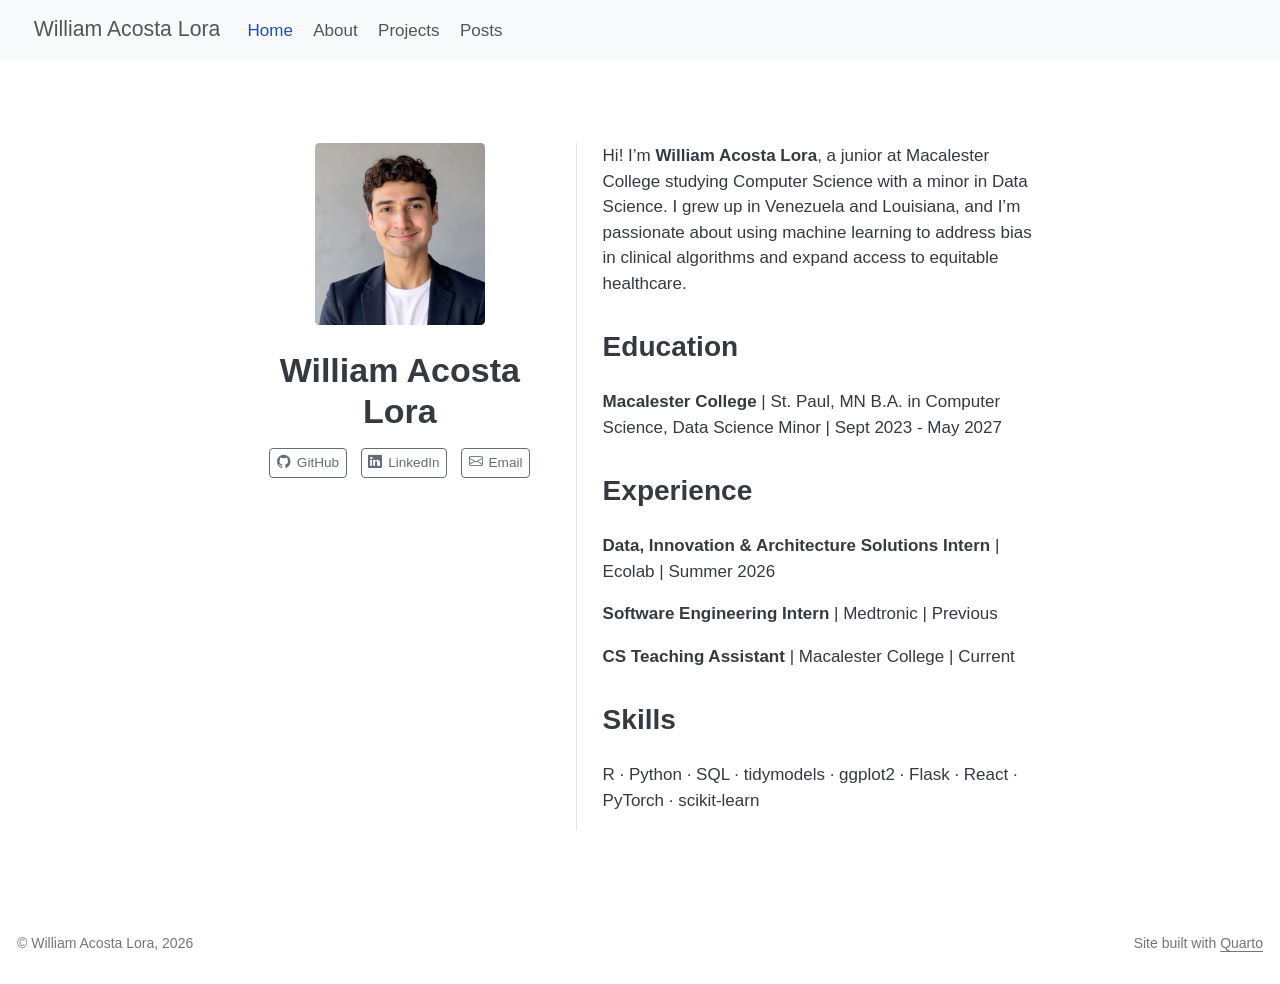
==== docs/index.html @ 19cc2c7e "update" ====
<!DOCTYPE html>
<html xmlns="http://www.w3.org/1999/xhtml" lang="en" xml:lang="en"><head>

<meta charset="utf-8">
<meta name="generator" content="quarto-1.8.25">

<meta name="viewport" content="width=device-width, initial-scale=1.0, user-scalable=yes">


<title>William Acosta Lora</title>
<style>
code{white-space: pre-wrap;}
span.smallcaps{font-variant: small-caps;}
div.columns{display: flex; gap: min(4vw, 1.5em);}
div.column{flex: auto; overflow-x: auto;}
div.hanging-indent{margin-left: 1.5em; text-indent: -1.5em;}
ul.task-list{list-style: none;}
ul.task-list li input[type="checkbox"] {
  width: 0.8em;
  margin: 0 0.8em 0.2em -1em; /* quarto-specific, see https://github.com/quarto-dev/quarto-cli/issues/4556 */ 
  vertical-align: middle;
}
</style>


<script src="site_libs/quarto-nav/quarto-nav.js"></script>
<script src="site_libs/quarto-nav/headroom.min.js"></script>
<script src="site_libs/clipboard/clipboard.min.js"></script>
<script src="site_libs/quarto-search/autocomplete.umd.js"></script>
<script src="site_libs/quarto-search/fuse.min.js"></script>
<script src="site_libs/quarto-search/quarto-search.js"></script>
<meta name="quarto:offset" content="./">
<script src="site_libs/quarto-html/quarto.js" type="module"></script>
<script src="site_libs/quarto-html/tabsets/tabsets.js" type="module"></script>
<script src="site_libs/quarto-html/axe/axe-check.js" type="module"></script>
<script src="site_libs/quarto-html/popper.min.js"></script>
<script src="site_libs/quarto-html/tippy.umd.min.js"></script>
<link href="site_libs/quarto-html/tippy.css" rel="stylesheet">
<link href="site_libs/quarto-html/quarto-syntax-highlighting-7b89279ff1a6dce999919e0e67d4d9ec.css" rel="stylesheet" id="quarto-text-highlighting-styles">
<script src="site_libs/bootstrap/bootstrap.min.js"></script>
<link href="site_libs/bootstrap/bootstrap-icons.css" rel="stylesheet">
<link href="site_libs/bootstrap/bootstrap-5b4ad623e5705c0698d39aec6f10cf02.min.css" rel="stylesheet" append-hash="true" id="quarto-bootstrap" data-mode="light">
<script id="quarto-search-options" type="application/json">{
  "location": "navbar",
  "copy-button": false,
  "collapse-after": 3,
  "panel-placement": "end",
  "type": "overlay",
  "limit": 50,
  "keyboard-shortcut": [
    "f",
    "/",
    "s"
  ],
  "show-item-context": false,
  "language": {
    "search-no-results-text": "No results",
    "search-matching-documents-text": "matching documents",
    "search-copy-link-title": "Copy link to search",
    "search-hide-matches-text": "Hide additional matches",
    "search-more-match-text": "more match in this document",
    "search-more-matches-text": "more matches in this document",
    "search-clear-button-title": "Clear",
    "search-text-placeholder": "",
    "search-detached-cancel-button-title": "Cancel",
    "search-submit-button-title": "Submit",
    "search-label": "Search"
  }
}</script>


<link rel="stylesheet" href="styles.css">
</head>

<body class="nav-fixed fullcontent quarto-light">

<div id="quarto-search-results"></div>
  <header id="quarto-header" class="headroom fixed-top">
    <nav class="navbar navbar-expand-lg " data-bs-theme="dark">
      <div class="navbar-container container-fluid">
      <div class="navbar-brand-container mx-auto">
    <a href="./index.html" class="navbar-brand navbar-brand-logo">
    </a>
    <a class="navbar-brand" href="./index.html">
    <span class="navbar-title">William Acosta Lora</span>
    </a>
  </div>
            <div id="quarto-search" class="" title="Search"></div>
          <button class="navbar-toggler" type="button" data-bs-toggle="collapse" data-bs-target="#navbarCollapse" aria-controls="navbarCollapse" role="menu" aria-expanded="false" aria-label="Toggle navigation" onclick="if (window.quartoToggleHeadroom) { window.quartoToggleHeadroom(); }">
  <span class="navbar-toggler-icon"></span>
</button>
          <div class="collapse navbar-collapse" id="navbarCollapse">
            <ul class="navbar-nav navbar-nav-scroll me-auto">
  <li class="nav-item">
    <a class="nav-link active" href="./index.html" aria-current="page"> 
<span class="menu-text">Home</span></a>
  </li>  
  <li class="nav-item">
    <a class="nav-link" href="./about.html"> 
<span class="menu-text">About</span></a>
  </li>  
  <li class="nav-item">
    <a class="nav-link" href="./projects.html"> 
<span class="menu-text">Projects</span></a>
  </li>  
  <li class="nav-item">
    <a class="nav-link" href="./posts.html"> 
<span class="menu-text">Posts</span></a>
  </li>  
</ul>
          </div> <!-- /navcollapse -->
            <div class="quarto-navbar-tools">
</div>
      </div> <!-- /container-fluid -->
    </nav>
</header>
<!-- content -->
<div id="quarto-content" class="quarto-container page-columns page-rows-contents page-layout-article page-navbar">
<!-- sidebar -->
<!-- margin-sidebar -->
    
<!-- main -->
<main class="content" id="quarto-document-content">




<div class="quarto-about-trestles">
  <div class="about-entity">
    <img src="images/william_headshot.png" class="about-image
  rounded " style="width: 10em;">
<header id="title-block-header" class="quarto-title-block default">
<div class="quarto-title">
<h1 class="title">William Acosta Lora</h1>
</div>
<div class="quarto-title-meta">
  </div>
</header>
    <div class="about-links">
  <a href="https://github.com/yourusername" class="about-link" rel="" target="">
    <i class="bi bi-github"></i>
     <span class="about-link-text">GitHub</span>
  </a>
  <a href="https://linkedin.com/in/yourusername" class="about-link" rel="" target="">
    <i class="bi bi-linkedin"></i>
     <span class="about-link-text">LinkedIn</span>
  </a>
  <a href="mailto:you@macalester.edu" class="about-link" rel="" target="">
    <i class="bi bi-envelope"></i>
     <span class="about-link-text">Email</span>
  </a>
</div>
  </div>
  <div class="about-contents"><div id="intro-heading">
<p>Hi! I’m <strong>William Acosta Lora</strong>, a junior at Macalester College studying Computer Science with a minor in Data Science. I grew up in Venezuela and Louisiana, and I’m passionate about using machine learning to address bias in clinical algorithms and expand access to equitable healthcare.</p>
<section id="education" class="level2">
<h2 data-anchor-id="education">Education</h2>
<p><strong>Macalester College</strong> | St.&nbsp;Paul, MN B.A. in Computer Science, Data Science Minor | Sept 2023 - May 2027</p>
</section>
<section id="experience" class="level2">
<h2 data-anchor-id="experience">Experience</h2>
<p><strong>Data, Innovation &amp; Architecture Solutions Intern</strong> | Ecolab | Summer 2026</p>
<p><strong>Software Engineering Intern</strong> | Medtronic | Previous</p>
<p><strong>CS Teaching Assistant</strong> | Macalester College | Current</p>
</section>
<section id="skills" class="level2">
<h2 data-anchor-id="skills">Skills</h2>
<p>R · Python · SQL · tidymodels · ggplot2 · Flask · React · PyTorch · scikit-learn</p>
</section>
</div></div>
</div>





</main> <!-- /main -->
<script id="quarto-html-after-body" type="application/javascript">
  window.document.addEventListener("DOMContentLoaded", function (event) {
    const isCodeAnnotation = (el) => {
      for (const clz of el.classList) {
        if (clz.startsWith('code-annotation-')) {                     
          return true;
        }
      }
      return false;
    }
    const onCopySuccess = function(e) {
      // button target
      const button = e.trigger;
      // don't keep focus
      button.blur();
      // flash "checked"
      button.classList.add('code-copy-button-checked');
      var currentTitle = button.getAttribute("title");
      button.setAttribute("title", "Copied!");
      let tooltip;
      if (window.bootstrap) {
        button.setAttribute("data-bs-toggle", "tooltip");
        button.setAttribute("data-bs-placement", "left");
        button.setAttribute("data-bs-title", "Copied!");
        tooltip = new bootstrap.Tooltip(button, 
          { trigger: "manual", 
            customClass: "code-copy-button-tooltip",
            offset: [0, -8]});
        tooltip.show();    
      }
      setTimeout(function() {
        if (tooltip) {
          tooltip.hide();
          button.removeAttribute("data-bs-title");
          button.removeAttribute("data-bs-toggle");
          button.removeAttribute("data-bs-placement");
        }
        button.setAttribute("title", currentTitle);
        button.classList.remove('code-copy-button-checked');
      }, 1000);
      // clear code selection
      e.clearSelection();
    }
    const getTextToCopy = function(trigger) {
      const outerScaffold = trigger.parentElement.cloneNode(true);
      const codeEl = outerScaffold.querySelector('code');
      for (const childEl of codeEl.children) {
        if (isCodeAnnotation(childEl)) {
          childEl.remove();
        }
      }
      return codeEl.innerText;
    }
    const clipboard = new window.ClipboardJS('.code-copy-button:not([data-in-quarto-modal])', {
      text: getTextToCopy
    });
    clipboard.on('success', onCopySuccess);
    if (window.document.getElementById('quarto-embedded-source-code-modal')) {
      const clipboardModal = new window.ClipboardJS('.code-copy-button[data-in-quarto-modal]', {
        text: getTextToCopy,
        container: window.document.getElementById('quarto-embedded-source-code-modal')
      });
      clipboardModal.on('success', onCopySuccess);
    }
      var localhostRegex = new RegExp(/^(?:http|https):\/\/localhost\:?[0-9]*\//);
      var mailtoRegex = new RegExp(/^mailto:/);
        var filterRegex = new RegExp('/' + window.location.host + '/');
      var isInternal = (href) => {
          return filterRegex.test(href) || localhostRegex.test(href) || mailtoRegex.test(href);
      }
      // Inspect non-navigation links and adorn them if external
     var links = window.document.querySelectorAll('a[href]:not(.nav-link):not(.navbar-brand):not(.toc-action):not(.sidebar-link):not(.sidebar-item-toggle):not(.pagination-link):not(.no-external):not([aria-hidden]):not(.dropdown-item):not(.quarto-navigation-tool):not(.about-link)');
      for (var i=0; i<links.length; i++) {
        const link = links[i];
        if (!isInternal(link.href)) {
          // undo the damage that might have been done by quarto-nav.js in the case of
          // links that we want to consider external
          if (link.dataset.originalHref !== undefined) {
            link.href = link.dataset.originalHref;
          }
        }
      }
    function tippyHover(el, contentFn, onTriggerFn, onUntriggerFn) {
      const config = {
        allowHTML: true,
        maxWidth: 500,
        delay: 100,
        arrow: false,
        appendTo: function(el) {
            return el.parentElement;
        },
        interactive: true,
        interactiveBorder: 10,
        theme: 'quarto',
        placement: 'bottom-start',
      };
      if (contentFn) {
        config.content = contentFn;
      }
      if (onTriggerFn) {
        config.onTrigger = onTriggerFn;
      }
      if (onUntriggerFn) {
        config.onUntrigger = onUntriggerFn;
      }
      window.tippy(el, config); 
    }
    const noterefs = window.document.querySelectorAll('a[role="doc-noteref"]');
    for (var i=0; i<noterefs.length; i++) {
      const ref = noterefs[i];
      tippyHover(ref, function() {
        // use id or data attribute instead here
        let href = ref.getAttribute('data-footnote-href') || ref.getAttribute('href');
        try { href = new URL(href).hash; } catch {}
        const id = href.replace(/^#\/?/, "");
        const note = window.document.getElementById(id);
        if (note) {
          return note.innerHTML;
        } else {
          return "";
        }
      });
    }
    const xrefs = window.document.querySelectorAll('a.quarto-xref');
    const processXRef = (id, note) => {
      // Strip column container classes
      const stripColumnClz = (el) => {
        el.classList.remove("page-full", "page-columns");
        if (el.children) {
          for (const child of el.children) {
            stripColumnClz(child);
          }
        }
      }
      stripColumnClz(note)
      if (id === null || id.startsWith('sec-')) {
        // Special case sections, only their first couple elements
        const container = document.createElement("div");
        if (note.children && note.children.length > 2) {
          container.appendChild(note.children[0].cloneNode(true));
          for (let i = 1; i < note.children.length; i++) {
            const child = note.children[i];
            if (child.tagName === "P" && child.innerText === "") {
              continue;
            } else {
              container.appendChild(child.cloneNode(true));
              break;
            }
          }
          if (window.Quarto?.typesetMath) {
            window.Quarto.typesetMath(container);
          }
          return container.innerHTML
        } else {
          if (window.Quarto?.typesetMath) {
            window.Quarto.typesetMath(note);
          }
          return note.innerHTML;
        }
      } else {
        // Remove any anchor links if they are present
        const anchorLink = note.querySelector('a.anchorjs-link');
        if (anchorLink) {
          anchorLink.remove();
        }
        if (window.Quarto?.typesetMath) {
          window.Quarto.typesetMath(note);
        }
        if (note.classList.contains("callout")) {
          return note.outerHTML;
        } else {
          return note.innerHTML;
        }
      }
    }
    for (var i=0; i<xrefs.length; i++) {
      const xref = xrefs[i];
      tippyHover(xref, undefined, function(instance) {
        instance.disable();
        let url = xref.getAttribute('href');
        let hash = undefined; 
        if (url.startsWith('#')) {
          hash = url;
        } else {
          try { hash = new URL(url).hash; } catch {}
        }
        if (hash) {
          const id = hash.replace(/^#\/?/, "");
          const note = window.document.getElementById(id);
          if (note !== null) {
            try {
              const html = processXRef(id, note.cloneNode(true));
              instance.setContent(html);
            } finally {
              instance.enable();
              instance.show();
            }
          } else {
            // See if we can fetch this
            fetch(url.split('#')[0])
            .then(res => res.text())
            .then(html => {
              const parser = new DOMParser();
              const htmlDoc = parser.parseFromString(html, "text/html");
              const note = htmlDoc.getElementById(id);
              if (note !== null) {
                const html = processXRef(id, note);
                instance.setContent(html);
              } 
            }).finally(() => {
              instance.enable();
              instance.show();
            });
          }
        } else {
          // See if we can fetch a full url (with no hash to target)
          // This is a special case and we should probably do some content thinning / targeting
          fetch(url)
          .then(res => res.text())
          .then(html => {
            const parser = new DOMParser();
            const htmlDoc = parser.parseFromString(html, "text/html");
            const note = htmlDoc.querySelector('main.content');
            if (note !== null) {
              // This should only happen for chapter cross references
              // (since there is no id in the URL)
              // remove the first header
              if (note.children.length > 0 && note.children[0].tagName === "HEADER") {
                note.children[0].remove();
              }
              const html = processXRef(null, note);
              instance.setContent(html);
            } 
          }).finally(() => {
            instance.enable();
            instance.show();
          });
        }
      }, function(instance) {
      });
    }
        let selectedAnnoteEl;
        const selectorForAnnotation = ( cell, annotation) => {
          let cellAttr = 'data-code-cell="' + cell + '"';
          let lineAttr = 'data-code-annotation="' +  annotation + '"';
          const selector = 'span[' + cellAttr + '][' + lineAttr + ']';
          return selector;
        }
        const selectCodeLines = (annoteEl) => {
          const doc = window.document;
          const targetCell = annoteEl.getAttribute("data-target-cell");
          const targetAnnotation = annoteEl.getAttribute("data-target-annotation");
          const annoteSpan = window.document.querySelector(selectorForAnnotation(targetCell, targetAnnotation));
          const lines = annoteSpan.getAttribute("data-code-lines").split(",");
          const lineIds = lines.map((line) => {
            return targetCell + "-" + line;
          })
          let top = null;
          let height = null;
          let parent = null;
          if (lineIds.length > 0) {
              //compute the position of the single el (top and bottom and make a div)
              const el = window.document.getElementById(lineIds[0]);
              top = el.offsetTop;
              height = el.offsetHeight;
              parent = el.parentElement.parentElement;
            if (lineIds.length > 1) {
              const lastEl = window.document.getElementById(lineIds[lineIds.length - 1]);
              const bottom = lastEl.offsetTop + lastEl.offsetHeight;
              height = bottom - top;
            }
            if (top !== null && height !== null && parent !== null) {
              // cook up a div (if necessary) and position it 
              let div = window.document.getElementById("code-annotation-line-highlight");
              if (div === null) {
                div = window.document.createElement("div");
                div.setAttribute("id", "code-annotation-line-highlight");
                div.style.position = 'absolute';
                parent.appendChild(div);
              }
              div.style.top = top - 2 + "px";
              div.style.height = height + 4 + "px";
              div.style.left = 0;
              let gutterDiv = window.document.getElementById("code-annotation-line-highlight-gutter");
              if (gutterDiv === null) {
                gutterDiv = window.document.createElement("div");
                gutterDiv.setAttribute("id", "code-annotation-line-highlight-gutter");
                gutterDiv.style.position = 'absolute';
                const codeCell = window.document.getElementById(targetCell);
                const gutter = codeCell.querySelector('.code-annotation-gutter');
                gutter.appendChild(gutterDiv);
              }
              gutterDiv.style.top = top - 2 + "px";
              gutterDiv.style.height = height + 4 + "px";
            }
            selectedAnnoteEl = annoteEl;
          }
        };
        const unselectCodeLines = () => {
          const elementsIds = ["code-annotation-line-highlight", "code-annotation-line-highlight-gutter"];
          elementsIds.forEach((elId) => {
            const div = window.document.getElementById(elId);
            if (div) {
              div.remove();
            }
          });
          selectedAnnoteEl = undefined;
        };
          // Handle positioning of the toggle
      window.addEventListener(
        "resize",
        throttle(() => {
          elRect = undefined;
          if (selectedAnnoteEl) {
            selectCodeLines(selectedAnnoteEl);
          }
        }, 10)
      );
      function throttle(fn, ms) {
      let throttle = false;
      let timer;
        return (...args) => {
          if(!throttle) { // first call gets through
              fn.apply(this, args);
              throttle = true;
          } else { // all the others get throttled
              if(timer) clearTimeout(timer); // cancel #2
              timer = setTimeout(() => {
                fn.apply(this, args);
                timer = throttle = false;
              }, ms);
          }
        };
      }
        // Attach click handler to the DT
        const annoteDls = window.document.querySelectorAll('dt[data-target-cell]');
        for (const annoteDlNode of annoteDls) {
          annoteDlNode.addEventListener('click', (event) => {
            const clickedEl = event.target;
            if (clickedEl !== selectedAnnoteEl) {
              unselectCodeLines();
              const activeEl = window.document.querySelector('dt[data-target-cell].code-annotation-active');
              if (activeEl) {
                activeEl.classList.remove('code-annotation-active');
              }
              selectCodeLines(clickedEl);
              clickedEl.classList.add('code-annotation-active');
            } else {
              // Unselect the line
              unselectCodeLines();
              clickedEl.classList.remove('code-annotation-active');
            }
          });
        }
    const findCites = (el) => {
      const parentEl = el.parentElement;
      if (parentEl) {
        const cites = parentEl.dataset.cites;
        if (cites) {
          return {
            el,
            cites: cites.split(' ')
          };
        } else {
          return findCites(el.parentElement)
        }
      } else {
        return undefined;
      }
    };
    var bibliorefs = window.document.querySelectorAll('a[role="doc-biblioref"]');
    for (var i=0; i<bibliorefs.length; i++) {
      const ref = bibliorefs[i];
      const citeInfo = findCites(ref);
      if (citeInfo) {
        tippyHover(citeInfo.el, function() {
          var popup = window.document.createElement('div');
          citeInfo.cites.forEach(function(cite) {
            var citeDiv = window.document.createElement('div');
            citeDiv.classList.add('hanging-indent');
            citeDiv.classList.add('csl-entry');
            var biblioDiv = window.document.getElementById('ref-' + cite);
            if (biblioDiv) {
              citeDiv.innerHTML = biblioDiv.innerHTML;
            }
            popup.appendChild(citeDiv);
          });
          return popup.innerHTML;
        });
      }
    }
  });
  </script>
</div> <!-- /content -->
<footer class="footer">
  <div class="nav-footer">
    <div class="nav-footer-left">
<p>© William Acosta Lora, 2026</p>
</div>   
    <div class="nav-footer-center">
      &nbsp;
    </div>
    <div class="nav-footer-right">
<p>Site built with <a href="https://quarto.org/">Quarto</a></p>
</div>
  </div>
</footer>




</body></html>
---- docs/site_libs/quarto-html/tippy.css ----
.tippy-box[data-animation=fade][data-state=hidden]{opacity:0}[data-tippy-root]{max-width:calc(100vw - 10px)}.tippy-box{position:relative;background-color:#333;color:#fff;border-radius:4px;font-size:14px;line-height:1.4;white-space:normal;outline:0;transition-property:transform,visibility,opacity}.tippy-box[data-placement^=top]>.tippy-arrow{bottom:0}.tippy-box[data-placement^=top]>.tippy-arrow:before{bottom:-7px;left:0;border-width:8px 8px 0;border-top-color:initial;transform-origin:center top}.tippy-box[data-placement^=bottom]>.tippy-arrow{top:0}.tippy-box[data-placement^=bottom]>.tippy-arrow:before{top:-7px;left:0;border-width:0 8px 8px;border-bottom-color:initial;transform-origin:center bottom}.tippy-box[data-placement^=left]>.tippy-arrow{right:0}.tippy-box[data-placement^=left]>.tippy-arrow:before{border-width:8px 0 8px 8px;border-left-color:initial;right:-7px;transform-origin:center left}.tippy-box[data-placement^=right]>.tippy-arrow{left:0}.tippy-box[data-placement^=right]>.tippy-arrow:before{left:-7px;border-width:8px 8px 8px 0;border-right-color:initial;transform-origin:center right}.tippy-box[data-inertia][data-state=visible]{transition-timing-function:cubic-bezier(.54,1.5,.38,1.11)}.tippy-arrow{width:16px;height:16px;color:#333}.tippy-arrow:before{content:"";position:absolute;border-color:transparent;border-style:solid}.tippy-content{position:relative;padding:5px 9px;z-index:1}
---- docs/site_libs/quarto-html/quarto-syntax-highlighting-7b89279ff1a6dce999919e0e67d4d9ec.css ----
/* quarto syntax highlight colors */
:root {
  --quarto-hl-ot-color: #003B4F;
  --quarto-hl-at-color: #657422;
  --quarto-hl-ss-color: #20794D;
  --quarto-hl-an-color: #5E5E5E;
  --quarto-hl-fu-color: #4758AB;
  --quarto-hl-st-color: #20794D;
  --quarto-hl-cf-color: #003B4F;
  --quarto-hl-op-color: #5E5E5E;
  --quarto-hl-er-color: #AD0000;
  --quarto-hl-bn-color: #AD0000;
  --quarto-hl-al-color: #AD0000;
  --quarto-hl-va-color: #111111;
  --quarto-hl-bu-color: inherit;
  --quarto-hl-ex-color: inherit;
  --quarto-hl-pp-color: #AD0000;
  --quarto-hl-in-color: #5E5E5E;
  --quarto-hl-vs-color: #20794D;
  --quarto-hl-wa-color: #5E5E5E;
  --quarto-hl-do-color: #5E5E5E;
  --quarto-hl-im-color: #00769E;
  --quarto-hl-ch-color: #20794D;
  --quarto-hl-dt-color: #AD0000;
  --quarto-hl-fl-color: #AD0000;
  --quarto-hl-co-color: #5E5E5E;
  --quarto-hl-cv-color: #5E5E5E;
  --quarto-hl-cn-color: #8f5902;
  --quarto-hl-sc-color: #5E5E5E;
  --quarto-hl-dv-color: #AD0000;
  --quarto-hl-kw-color: #003B4F;
}

/* other quarto variables */
:root {
  --quarto-font-monospace: SFMono-Regular, Menlo, Monaco, Consolas, "Liberation Mono", "Courier New", monospace;
}

/* syntax highlight based on Pandoc's rules */
pre > code.sourceCode > span {
  color: #003B4F;
}

code.sourceCode > span {
  color: #003B4F;
}

div.sourceCode,
div.sourceCode pre.sourceCode {
  color: #003B4F;
}

/* Normal */
code span {
  color: #003B4F;
}

/* Alert */
code span.al {
  color: #AD0000;
  font-style: inherit;
}

/* Annotation */
code span.an {
  color: #5E5E5E;
  font-style: inherit;
}

/* Attribute */
code span.at {
  color: #657422;
  font-style: inherit;
}

/* BaseN */
code span.bn {
  color: #AD0000;
  font-style: inherit;
}

/* BuiltIn */
code span.bu {
  font-style: inherit;
}

/* ControlFlow */
code span.cf {
  color: #003B4F;
  font-weight: bold;
  font-style: inherit;
}

/* Char */
code span.ch {
  color: #20794D;
  font-style: inherit;
}

/* Constant */
code span.cn {
  color: #8f5902;
  font-style: inherit;
}

/* Comment */
code span.co {
  color: #5E5E5E;
  font-style: inherit;
}

/* CommentVar */
code span.cv {
  color: #5E5E5E;
  font-style: italic;
}

/* Documentation */
code span.do {
  color: #5E5E5E;
  font-style: italic;
}

/* DataType */
code span.dt {
  color: #AD0000;
  font-style: inherit;
}

/* DecVal */
code span.dv {
  color: #AD0000;
  font-style: inherit;
}

/* Error */
code span.er {
  color: #AD0000;
  font-style: inherit;
}

/* Extension */
code span.ex {
  font-style: inherit;
}

/* Float */
code span.fl {
  color: #AD0000;
  font-style: inherit;
}

/* Function */
code span.fu {
  color: #4758AB;
  font-style: inherit;
}

/* Import */
code span.im {
  color: #00769E;
  font-style: inherit;
}

/* Information */
code span.in {
  color: #5E5E5E;
  font-style: inherit;
}

/* Keyword */
code span.kw {
  color: #003B4F;
  font-weight: bold;
  font-style: inherit;
}

/* Operator */
code span.op {
  color: #5E5E5E;
  font-style: inherit;
}

/* Other */
code span.ot {
  color: #003B4F;
  font-style: inherit;
}

/* Preprocessor */
code span.pp {
  color: #AD0000;
  font-style: inherit;
}

/* SpecialChar */
code span.sc {
  color: #5E5E5E;
  font-style: inherit;
}

/* SpecialString */
code span.ss {
  color: #20794D;
  font-style: inherit;
}

/* String */
code span.st {
  color: #20794D;
  font-style: inherit;
}

/* Variable */
code span.va {
  color: #111111;
  font-style: inherit;
}

/* VerbatimString */
code span.vs {
  color: #20794D;
  font-style: inherit;
}

/* Warning */
code span.wa {
  color: #5E5E5E;
  font-style: italic;
}

.prevent-inlining {
  content: "</";
}

/*# sourceMappingURL=3944bc705cfaf4c80e56f77c5205168a.css.map */
---- docs/styles.css ----
/* Add any custom styles here */

body {
  font-family: 'Segoe UI', Arial, sans-serif;
}
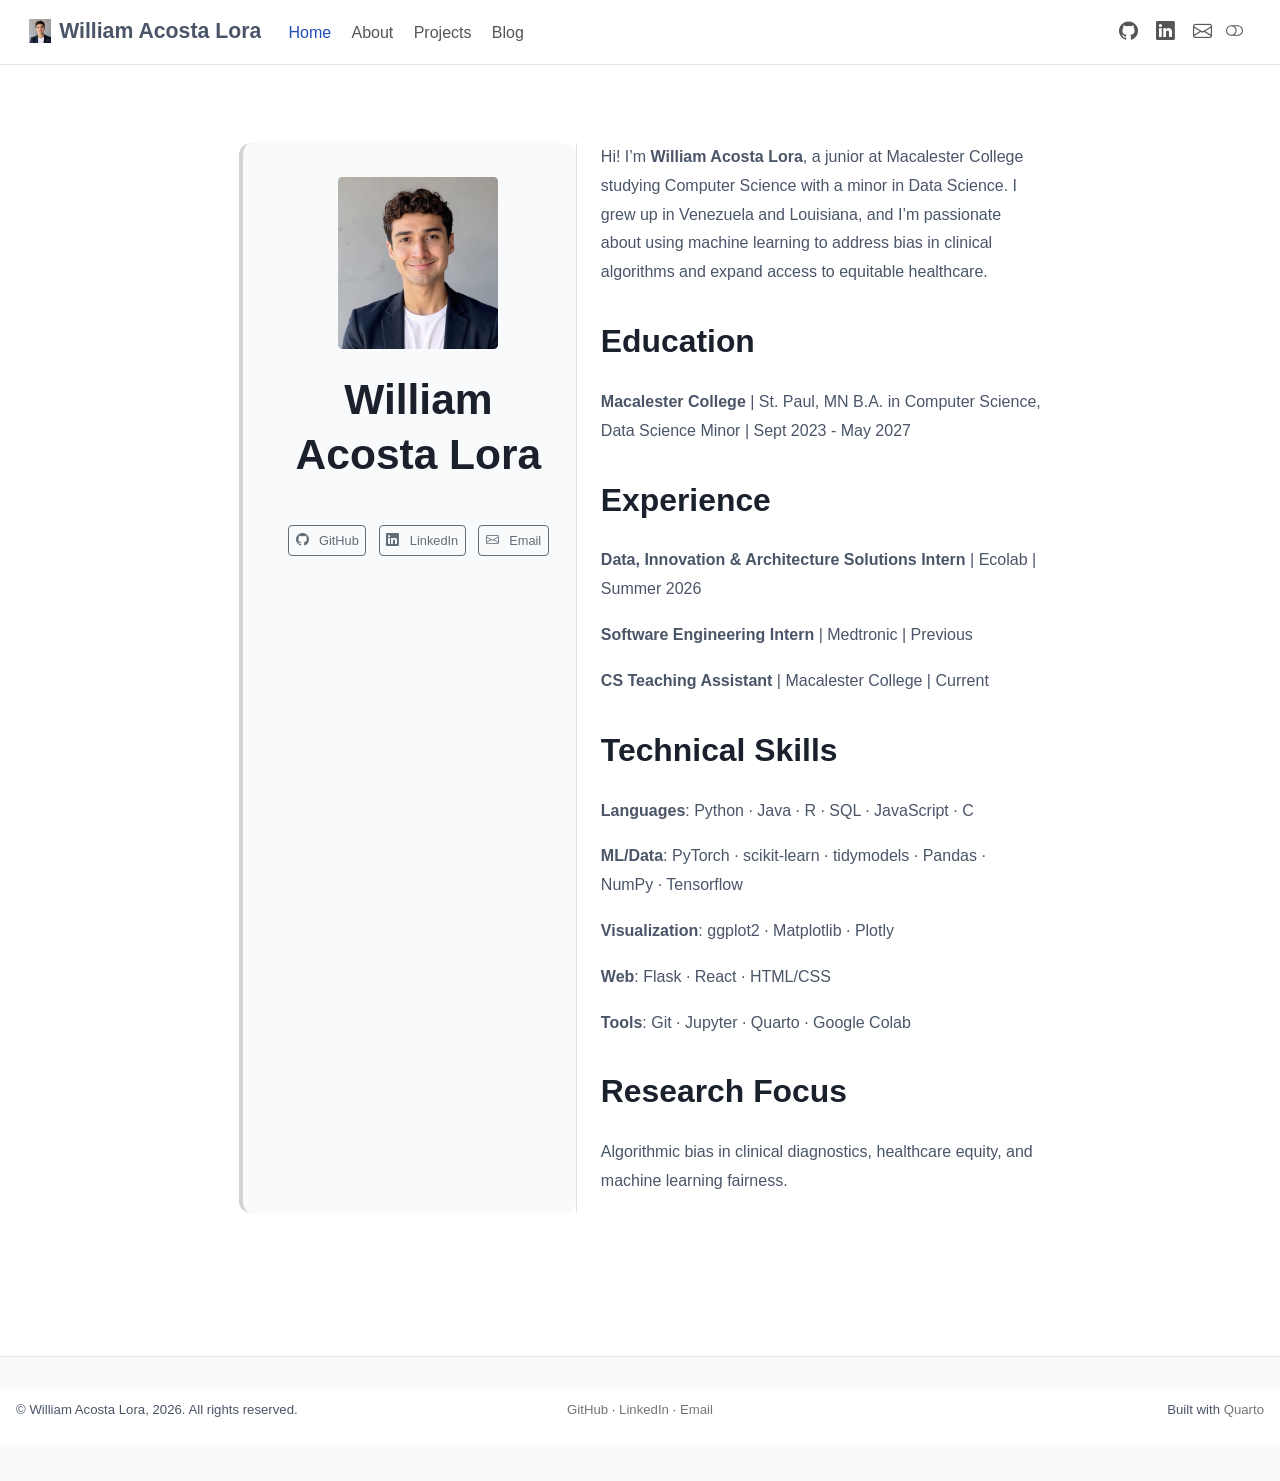
==== commit f2f9d204: "finished updating website" ====
--- a/docs/index.html
+++ b/docs/index.html
@@ -7,7 +7,7 @@
 <meta name="viewport" content="width=device-width, initial-scale=1.0, user-scalable=yes">
 
 
-<title>William Acosta Lora</title>
+<title>William Acosta Lora – William Acosta Lora | Computer Science &amp; Healthcare Equity</title>
 <style>
 code{white-space: pre-wrap;}
 span.smallcaps{font-variant: small-caps;}
@@ -36,10 +36,14 @@
 <script src="site_libs/quarto-html/popper.min.js"></script>
 <script src="site_libs/quarto-html/tippy.umd.min.js"></script>
 <link href="site_libs/quarto-html/tippy.css" rel="stylesheet">
-<link href="site_libs/quarto-html/quarto-syntax-highlighting-7b89279ff1a6dce999919e0e67d4d9ec.css" rel="stylesheet" id="quarto-text-highlighting-styles">
+<link href="site_libs/quarto-html/quarto-syntax-highlighting-7b89279ff1a6dce999919e0e67d4d9ec.css" rel="stylesheet" class="quarto-color-scheme" id="quarto-text-highlighting-styles">
+<link href="site_libs/quarto-html/quarto-syntax-highlighting-dark-707d8167ce6003fca903bfe2be84ab7f.css" rel="stylesheet" class="quarto-color-scheme quarto-color-alternate" id="quarto-text-highlighting-styles">
+<link href="site_libs/quarto-html/quarto-syntax-highlighting-7b89279ff1a6dce999919e0e67d4d9ec.css" rel="stylesheet" class="quarto-color-scheme-extra" id="quarto-text-highlighting-styles">
 <script src="site_libs/bootstrap/bootstrap.min.js"></script>
 <link href="site_libs/bootstrap/bootstrap-icons.css" rel="stylesheet">
-<link href="site_libs/bootstrap/bootstrap-5b4ad623e5705c0698d39aec6f10cf02.min.css" rel="stylesheet" append-hash="true" id="quarto-bootstrap" data-mode="light">
+<link href="site_libs/bootstrap/bootstrap-a72fdc9c9ff910b065cfbea9b8f3b023.min.css" rel="stylesheet" append-hash="true" class="quarto-color-scheme" id="quarto-bootstrap" data-mode="light">
+<link href="site_libs/bootstrap/bootstrap-dark-6a404875cefd823f8e9de44f4f2e547a.min.css" rel="stylesheet" append-hash="true" class="quarto-color-scheme quarto-color-alternate" id="quarto-bootstrap" data-mode="light">
+<link href="site_libs/bootstrap/bootstrap-a72fdc9c9ff910b065cfbea9b8f3b023.min.css" rel="stylesheet" append-hash="true" class="quarto-color-scheme-extra" id="quarto-bootstrap" data-mode="light">
 <script id="quarto-search-options" type="application/json">{
   "location": "navbar",
   "copy-button": false,
@@ -67,12 +71,185 @@
     "search-label": "Search"
   }
 }</script>
+<style>html{ scroll-behavior: smooth; }</style>
 
 
 <link rel="stylesheet" href="styles.css">
+<meta property="og:title" content="William Acosta Lora – William Acosta Lora | Computer Science &amp; Healthcare Equity">
+<meta property="og:image" content="https://williamacostalora.com/images/william_headshot.png">
+<meta property="og:site_name" content="William Acosta Lora | Computer Science &amp; Healthcare Equity">
+<meta property="og:image:height" content="1154">
+<meta property="og:image:width" content="1076">
+<meta name="twitter:title" content="William Acosta Lora – William Acosta Lora | Computer Science &amp; Healthcare Equity">
+<meta name="twitter:image" content="https://williamacostalora.com/images/william_headshot.png">
+<meta name="twitter:image-height" content="1154">
+<meta name="twitter:image-width" content="1076">
+<meta name="twitter:card" content="summary_large_image">
 </head>
 
-<body class="nav-fixed fullcontent quarto-light">
+<body class="nav-fixed fullcontent quarto-light"><script id="quarto-html-before-body" type="application/javascript">
+    const toggleBodyColorMode = (bsSheetEl) => {
+      const mode = bsSheetEl.getAttribute("data-mode");
+      const bodyEl = window.document.querySelector("body");
+      if (mode === "dark") {
+        bodyEl.classList.add("quarto-dark");
+        bodyEl.classList.remove("quarto-light");
+      } else {
+        bodyEl.classList.add("quarto-light");
+        bodyEl.classList.remove("quarto-dark");
+      }
+    }
+    const toggleBodyColorPrimary = () => {
+      const bsSheetEl = window.document.querySelector("link#quarto-bootstrap:not([rel=disabled-stylesheet])");
+      if (bsSheetEl) {
+        toggleBodyColorMode(bsSheetEl);
+      }
+    }
+    const setColorSchemeToggle = (alternate) => {
+      const toggles = window.document.querySelectorAll('.quarto-color-scheme-toggle');
+      for (let i=0; i < toggles.length; i++) {
+        const toggle = toggles[i];
+        if (toggle) {
+          if (alternate) {
+            toggle.classList.add("alternate");
+          } else {
+            toggle.classList.remove("alternate");
+          }
+        }
+      }
+    };
+    const toggleColorMode = (alternate) => {
+      // Switch the stylesheets
+      const primaryStylesheets = window.document.querySelectorAll('link.quarto-color-scheme:not(.quarto-color-alternate)');
+      const alternateStylesheets = window.document.querySelectorAll('link.quarto-color-scheme.quarto-color-alternate');
+      manageTransitions('#quarto-margin-sidebar .nav-link', false);
+      if (alternate) {
+        // note: dark is layered on light, we don't disable primary!
+        enableStylesheet(alternateStylesheets);
+        for (const sheetNode of alternateStylesheets) {
+          if (sheetNode.id === "quarto-bootstrap") {
+            toggleBodyColorMode(sheetNode);
+          }
+        }
+      } else {
+        disableStylesheet(alternateStylesheets);
+        enableStylesheet(primaryStylesheets)
+        toggleBodyColorPrimary();
+      }
+      manageTransitions('#quarto-margin-sidebar .nav-link', true);
+      // Switch the toggles
+      setColorSchemeToggle(alternate)
+      // Hack to workaround the fact that safari doesn't
+      // properly recolor the scrollbar when toggling (#1455)
+      if (navigator.userAgent.indexOf('Safari') > 0 && navigator.userAgent.indexOf('Chrome') == -1) {
+        manageTransitions("body", false);
+        window.scrollTo(0, 1);
+        setTimeout(() => {
+          window.scrollTo(0, 0);
+          manageTransitions("body", true);
+        }, 40);
+      }
+    }
+    const disableStylesheet = (stylesheets) => {
+      for (let i=0; i < stylesheets.length; i++) {
+        const stylesheet = stylesheets[i];
+        stylesheet.rel = 'disabled-stylesheet';
+      }
+    }
+    const enableStylesheet = (stylesheets) => {
+      for (let i=0; i < stylesheets.length; i++) {
+        const stylesheet = stylesheets[i];
+        if(stylesheet.rel !== 'stylesheet') { // for Chrome, which will still FOUC without this check
+          stylesheet.rel = 'stylesheet';
+        }
+      }
+    }
+    const manageTransitions = (selector, allowTransitions) => {
+      const els = window.document.querySelectorAll(selector);
+      for (let i=0; i < els.length; i++) {
+        const el = els[i];
+        if (allowTransitions) {
+          el.classList.remove('notransition');
+        } else {
+          el.classList.add('notransition');
+        }
+      }
+    }
+    const isFileUrl = () => {
+      return window.location.protocol === 'file:';
+    }
+    const hasAlternateSentinel = () => {
+      let styleSentinel = getColorSchemeSentinel();
+      if (styleSentinel !== null) {
+        return styleSentinel === "alternate";
+      } else {
+        return false;
+      }
+    }
+    const setStyleSentinel = (alternate) => {
+      const value = alternate ? "alternate" : "default";
+      if (!isFileUrl()) {
+        window.localStorage.setItem("quarto-color-scheme", value);
+      } else {
+        localAlternateSentinel = value;
+      }
+    }
+    const getColorSchemeSentinel = () => {
+      if (!isFileUrl()) {
+        const storageValue = window.localStorage.getItem("quarto-color-scheme");
+        return storageValue != null ? storageValue : localAlternateSentinel;
+      } else {
+        return localAlternateSentinel;
+      }
+    }
+    const toggleGiscusIfUsed = (isAlternate, darkModeDefault) => {
+      const baseTheme = document.querySelector('#giscus-base-theme')?.value ?? 'light';
+      const alternateTheme = document.querySelector('#giscus-alt-theme')?.value ?? 'dark';
+      let newTheme = '';
+      if(authorPrefersDark) {
+        newTheme = isAlternate ? baseTheme : alternateTheme;
+      } else {
+        newTheme = isAlternate ? alternateTheme : baseTheme;
+      }
+      const changeGiscusTheme = () => {
+        // From: https://github.com/giscus/giscus/issues/336
+        const sendMessage = (message) => {
+          const iframe = document.querySelector('iframe.giscus-frame');
+          if (!iframe) return;
+          iframe.contentWindow.postMessage({ giscus: message }, 'https://giscus.app');
+        }
+        sendMessage({
+          setConfig: {
+            theme: newTheme
+          }
+        });
+      }
+      const isGiscussLoaded = window.document.querySelector('iframe.giscus-frame') !== null;
+      if (isGiscussLoaded) {
+        changeGiscusTheme();
+      }
+    };
+    const authorPrefersDark = false;
+    const darkModeDefault = authorPrefersDark;
+      document.querySelector('link#quarto-text-highlighting-styles.quarto-color-scheme-extra').rel = 'disabled-stylesheet';
+      document.querySelector('link#quarto-bootstrap.quarto-color-scheme-extra').rel = 'disabled-stylesheet';
+    let localAlternateSentinel = darkModeDefault ? 'alternate' : 'default';
+    // Dark / light mode switch
+    window.quartoToggleColorScheme = () => {
+      // Read the current dark / light value
+      let toAlternate = !hasAlternateSentinel();
+      toggleColorMode(toAlternate);
+      setStyleSentinel(toAlternate);
+      toggleGiscusIfUsed(toAlternate, darkModeDefault);
+      window.dispatchEvent(new Event('resize'));
+    };
+    // Switch to dark mode if need be
+    if (hasAlternateSentinel()) {
+      toggleColorMode(true);
+    } else {
+      toggleColorMode(false);
+    }
+  </script>
 
 <div id="quarto-search-results"></div>
   <header id="quarto-header" class="headroom fixed-top">
@@ -80,6 +257,8 @@
       <div class="navbar-container container-fluid">
       <div class="navbar-brand-container mx-auto">
     <a href="./index.html" class="navbar-brand navbar-brand-logo">
+    <img src="./images/william_headshot.png" alt="" class="navbar-logo light-content">
+    <img src="./images/william_headshot.png" alt="" class="navbar-logo dark-content">
     </a>
     <a class="navbar-brand" href="./index.html">
     <span class="navbar-title">William Acosta Lora</span>
@@ -105,11 +284,29 @@
   </li>  
   <li class="nav-item">
     <a class="nav-link" href="./posts.html"> 
-<span class="menu-text">Posts</span></a>
+<span class="menu-text">Blog</span></a>
+  </li>  
+</ul>
+            <ul class="navbar-nav navbar-nav-scroll ms-auto">
+  <li class="nav-item compact">
+    <a class="nav-link" href="https://github.com/williamacostalora"> <i class="bi bi-github" role="img">
+</i> 
+<span class="menu-text"></span></a>
+  </li>  
+  <li class="nav-item compact">
+    <a class="nav-link" href="https://www.linkedin.com/in/william-acosta-lora-2a288829a/"> <i class="bi bi-linkedin" role="img">
+</i> 
+<span class="menu-text"></span></a>
+  </li>  
+  <li class="nav-item compact">
+    <a class="nav-link" href="mailto:waacosta13@gmail.com"> <i class="bi bi-envelope" role="img">
+</i> 
+<span class="menu-text"></span></a>
   </li>  
 </ul>
           </div> <!-- /navcollapse -->
             <div class="quarto-navbar-tools">
+  <a href="" class="quarto-color-scheme-toggle quarto-navigation-tool  px-1" onclick="window.quartoToggleColorScheme(); return false;" title="Toggle dark mode"><i class="bi"></i></a>
 </div>
       </div> <!-- /container-fluid -->
     </nav>
@@ -121,6 +318,7 @@
     
 <!-- main -->
 <main class="content" id="quarto-document-content">
+
 
 
 
@@ -137,15 +335,15 @@
   </div>
 </header>
     <div class="about-links">
-  <a href="https://github.com/yourusername" class="about-link" rel="" target="">
+  <a href="https://github.com/williamacostalora" class="about-link" rel="" target="">
     <i class="bi bi-github"></i>
      <span class="about-link-text">GitHub</span>
   </a>
-  <a href="https://linkedin.com/in/yourusername" class="about-link" rel="" target="">
+  <a href="https://www.linkedin.com/in/william-acosta-lora-2a288829a/" class="about-link" rel="" target="">
     <i class="bi bi-linkedin"></i>
      <span class="about-link-text">LinkedIn</span>
   </a>
-  <a href="mailto:you@macalester.edu" class="about-link" rel="" target="">
+  <a href="mailto:waacosta13@gmail.com" class="about-link" rel="" target="">
     <i class="bi bi-envelope"></i>
      <span class="about-link-text">Email</span>
   </a>
@@ -163,9 +361,17 @@
 <p><strong>Software Engineering Intern</strong> | Medtronic | Previous</p>
 <p><strong>CS Teaching Assistant</strong> | Macalester College | Current</p>
 </section>
-<section id="skills" class="level2">
-<h2 data-anchor-id="skills">Skills</h2>
-<p>R · Python · SQL · tidymodels · ggplot2 · Flask · React · PyTorch · scikit-learn</p>
+<section id="technical-skills" class="level2">
+<h2 data-anchor-id="technical-skills">Technical Skills</h2>
+<p><strong>Languages</strong>: Python · Java · R · SQL · JavaScript · C</p>
+<p><strong>ML/Data</strong>: PyTorch · scikit-learn · tidymodels · Pandas · NumPy · Tensorflow</p>
+<p><strong>Visualization</strong>: ggplot2 · Matplotlib · Plotly</p>
+<p><strong>Web</strong>: Flask · React · HTML/CSS</p>
+<p><strong>Tools</strong>: Git · Jupyter · Quarto · Google Colab</p>
+</section>
+<section id="research-focus" class="level2">
+<h2 data-anchor-id="research-focus">Research Focus</h2>
+<p>Algorithmic bias in clinical diagnostics, healthcare equity, and machine learning fairness.</p>
 </section>
 </div></div>
 </div>
@@ -177,6 +383,19 @@
 </main> <!-- /main -->
 <script id="quarto-html-after-body" type="application/javascript">
   window.document.addEventListener("DOMContentLoaded", function (event) {
+    // Ensure there is a toggle, if there isn't float one in the top right
+    if (window.document.querySelector('.quarto-color-scheme-toggle') === null) {
+      const a = window.document.createElement('a');
+      a.classList.add('top-right');
+      a.classList.add('quarto-color-scheme-toggle');
+      a.href = "";
+      a.onclick = function() { try { window.quartoToggleColorScheme(); } catch {} return false; };
+      const i = window.document.createElement("i");
+      i.classList.add('bi');
+      a.appendChild(i);
+      window.document.body.appendChild(a);
+    }
+    setColorSchemeToggle(hasAlternateSentinel())
     const isCodeAnnotation = (el) => {
       for (const clz of el.classList) {
         if (clz.startsWith('code-annotation-')) {                     
@@ -241,7 +460,7 @@
     }
       var localhostRegex = new RegExp(/^(?:http|https):\/\/localhost\:?[0-9]*\//);
       var mailtoRegex = new RegExp(/^mailto:/);
-        var filterRegex = new RegExp('/' + window.location.host + '/');
+        var filterRegex = new RegExp("https:\/\/williamacostalora\.com");
       var isInternal = (href) => {
           return filterRegex.test(href) || localhostRegex.test(href) || mailtoRegex.test(href);
       }
@@ -572,13 +791,13 @@
 <footer class="footer">
   <div class="nav-footer">
     <div class="nav-footer-left">
-<p>© William Acosta Lora, 2026</p>
+<p>© William Acosta Lora, 2026. All rights reserved.</p>
 </div>   
     <div class="nav-footer-center">
-      &nbsp;
-    </div>
+<p><a href="https://github.com/williamacostalora">GitHub</a> · <a href="https://www.linkedin.com/in/william-acosta-lora-2a288829a/">LinkedIn</a> · <a href="mailto:waacosta13@gmail.com">Email</a></p>
+</div>
     <div class="nav-footer-right">
-<p>Site built with <a href="https://quarto.org/">Quarto</a></p>
+<p>Built with <a href="https://quarto.org/">Quarto</a></p>
 </div>
   </div>
 </footer>
@@ -586,4 +805,5 @@
 
 
 
+<script src="site_libs/quarto-html/zenscroll-min.js"></script>
 </body></html>
--- a/docs/site_libs/quarto-html/quarto-syntax-highlighting-dark-707d8167ce6003fca903bfe2be84ab7f.css
+++ b/docs/site_libs/quarto-html/quarto-syntax-highlighting-dark-707d8167ce6003fca903bfe2be84ab7f.css
@@ -0,0 +1,219 @@
+/* quarto syntax highlight colors */
+:root {
+  --quarto-hl-al-color: #f07178;
+  --quarto-hl-an-color: #d4d0ab;
+  --quarto-hl-at-color: #00e0e0;
+  --quarto-hl-bn-color: #d4d0ab;
+  --quarto-hl-bu-color: #abe338;
+  --quarto-hl-ch-color: #abe338;
+  --quarto-hl-co-color: #f8f8f2;
+  --quarto-hl-cv-color: #ffd700;
+  --quarto-hl-cn-color: #ffd700;
+  --quarto-hl-cf-color: #ffa07a;
+  --quarto-hl-dt-color: #ffa07a;
+  --quarto-hl-dv-color: #d4d0ab;
+  --quarto-hl-do-color: #f8f8f2;
+  --quarto-hl-er-color: #f07178;
+  --quarto-hl-ex-color: #00e0e0;
+  --quarto-hl-fl-color: #d4d0ab;
+  --quarto-hl-fu-color: #ffa07a;
+  --quarto-hl-im-color: #abe338;
+  --quarto-hl-in-color: #d4d0ab;
+  --quarto-hl-kw-color: #ffa07a;
+  --quarto-hl-op-color: #ffa07a;
+  --quarto-hl-ot-color: #00e0e0;
+  --quarto-hl-pp-color: #dcc6e0;
+  --quarto-hl-re-color: #00e0e0;
+  --quarto-hl-sc-color: #abe338;
+  --quarto-hl-ss-color: #abe338;
+  --quarto-hl-st-color: #abe338;
+  --quarto-hl-va-color: #00e0e0;
+  --quarto-hl-vs-color: #abe338;
+  --quarto-hl-wa-color: #dcc6e0;
+}
+
+/* other quarto variables */
+:root {
+  --quarto-font-monospace: SFMono-Regular, Menlo, Monaco, Consolas, "Liberation Mono", "Courier New", monospace;
+}
+
+/* syntax highlight based on Pandoc's rules */
+pre > code.sourceCode > span {
+  color: #f8f8f2;
+}
+
+code.sourceCode > span {
+  color: #f8f8f2;
+}
+
+div.sourceCode,
+div.sourceCode pre.sourceCode {
+  color: #f8f8f2;
+}
+
+/* Normal */
+code span {
+  color: #f8f8f2;
+}
+
+/* Alert */
+code span.al {
+  color: #f07178;
+}
+
+/* Annotation */
+code span.an {
+  color: #d4d0ab;
+}
+
+/* Attribute */
+code span.at {
+  color: #00e0e0;
+}
+
+/* BaseN */
+code span.bn {
+  color: #d4d0ab;
+}
+
+/* BuiltIn */
+code span.bu {
+  color: #abe338;
+}
+
+/* ControlFlow */
+code span.cf {
+  font-weight: bold;
+  color: #ffa07a;
+}
+
+/* Char */
+code span.ch {
+  color: #abe338;
+}
+
+/* Constant */
+code span.cn {
+  color: #ffd700;
+}
+
+/* Comment */
+code span.co {
+  font-style: italic;
+  color: #f8f8f2;
+}
+
+/* CommentVar */
+code span.cv {
+  color: #ffd700;
+}
+
+/* Documentation */
+code span.do {
+  color: #f8f8f2;
+}
+
+/* DataType */
+code span.dt {
+  color: #ffa07a;
+}
+
+/* DecVal */
+code span.dv {
+  color: #d4d0ab;
+}
+
+/* Error */
+code span.er {
+  color: #f07178;
+  text-decoration: underline;
+}
+
+/* Extension */
+code span.ex {
+  font-weight: bold;
+  color: #00e0e0;
+}
+
+/* Float */
+code span.fl {
+  color: #d4d0ab;
+}
+
+/* Function */
+code span.fu {
+  color: #ffa07a;
+}
+
+/* Import */
+code span.im {
+  color: #abe338;
+}
+
+/* Information */
+code span.in {
+  color: #d4d0ab;
+}
+
+/* Keyword */
+code span.kw {
+  font-weight: bold;
+  color: #ffa07a;
+}
+
+/* Operator */
+code span.op {
+  color: #ffa07a;
+}
+
+/* Other */
+code span.ot {
+  color: #00e0e0;
+}
+
+/* Preprocessor */
+code span.pp {
+  color: #dcc6e0;
+}
+
+/* RegionMarker */
+code span.re {
+  background-color: #f8f8f2;
+  color: #00e0e0;
+}
+
+/* SpecialChar */
+code span.sc {
+  color: #abe338;
+}
+
+/* SpecialString */
+code span.ss {
+  color: #abe338;
+}
+
+/* String */
+code span.st {
+  color: #abe338;
+}
+
+/* Variable */
+code span.va {
+  color: #00e0e0;
+}
+
+/* VerbatimString */
+code span.vs {
+  color: #abe338;
+}
+
+/* Warning */
+code span.wa {
+  color: #dcc6e0;
+}
+
+.prevent-inlining {
+  content: "</";
+}
+
+/*# sourceMappingURL=f5ab3bb6f5ded8da9f12dd3a91d3da26.css.map */
--- a/docs/styles.css
+++ b/docs/styles.css
@@ -1,5 +1,228 @@
-/* Add any custom styles here */
+/* Custom portfolio styles */
+
+:root {
+  --primary-color: #D3D3D3;
+  --secondary-color: #00a86b;
+  --accent-color: #ff6b6b;
+  --light-bg: #f8fafb;
+  --dark-text: #1a202c;
+  --light-text: #4a5568;
+  --border-color: #e2e8f0;
+  --spacing-unit: 1rem;
+}
+
+* {
+  -webkit-font-smoothing: antialiased;
+  -moz-osx-font-smoothing: grayscale;
+}
 
 body {
-  font-family: 'Segoe UI', Arial, sans-serif;
-}
+  font-family: -apple-system, BlinkMacSystemFont, 'Segoe UI', 'Roboto', 'Oxygen', 'Ubuntu', 'Cantarell', sans-serif;
+  background-color: #ffffff;
+  color: var(--dark-text);
+  line-height: 1.6;
+  font-size: 16px;
+}
+
+/* Typography */
+h1, h2, h3, h4, h5, h6 {
+  font-weight: 600;
+  line-height: 1.3;
+  margin-bottom: var(--spacing-unit);
+  color: var(--dark-text);
+}
+
+h1 {
+  font-size: 2.5rem;
+  margin-bottom: 1.5rem;
+}
+
+h2 {
+  font-size: 1.875rem;
+  margin-top: 2rem;
+  margin-bottom: 1rem;
+  padding-bottom: 0.5rem;
+  border-bottom: 2px solid var(--primary-color);
+}
+
+h3 {
+  font-size: 1.375rem;
+  margin-top: 1.5rem;
+}
+
+p {
+  color: var(--light-text);
+  margin-bottom: var(--spacing-unit);
+}
+
+a {
+  color: var(--primary-color);
+  text-decoration: none;
+  transition: all 0.2s ease;
+  border-bottom: 1px solid transparent;
+}
+
+a:hover {
+  color: var(--secondary-color);
+  border-bottom-color: var(--secondary-color);
+}
+
+/* Quarto-specific elements */
+.about-entity {
+  background: var(--light-bg);
+  padding: 2rem;
+  border-radius: 12px;
+  border-left: 4px solid var(--primary-color);
+}
+
+.about-entity-image {
+  border-radius: 12px;
+  box-shadow: 0 4px 12px rgba(0, 0, 0, 0.1);
+}
+
+/* Project cards */
+.listing-item {
+  background: white;
+  border: 1px solid var(--border-color);
+  border-radius: 10px;
+  padding: 1.5rem;
+  transition: all 0.3s ease;
+  overflow: hidden;
+}
+
+.listing-item:hover {
+  border-color: var(--primary-color);
+  box-shadow: 0 8px 24px rgba(44, 90, 160, 0.12);
+  transform: translateY(-2px);
+}
+
+.listing-item .listing-item-img {
+  border-radius: 8px;
+  overflow: hidden;
+  height: 200px;
+  object-fit: cover;
+}
+
+/* Skills and tags */
+.categories {
+  display: flex;
+  gap: 0.5rem;
+  flex-wrap: wrap;
+  margin: 1rem 0;
+}
+
+.tag {
+  display: inline-block;
+  background: var(--light-bg);
+  color: var(--primary-color);
+  padding: 0.375rem 0.75rem;
+  border-radius: 20px;
+  font-size: 0.875rem;
+  font-weight: 500;
+  border: 1px solid var(--border-color);
+  transition: all 0.2s ease;
+}
+
+.tag:hover {
+  background: var(--primary-color);
+  color: white;
+}
+
+/* Social links */
+.about-links {
+  display: flex;
+  gap: 1rem;
+  flex-wrap: wrap;
+  margin-top: 1.5rem;
+}
+
+.about-link {
+  display: inline-flex;
+  align-items: center;
+  gap: 0.5rem;
+  padding: 0.75rem 1.25rem;
+  background: var(--light-bg);
+  border: 1px solid var(--border-color);
+  border-radius: 8px;
+  color: var(--primary-color);
+  transition: all 0.2s ease;
+  font-weight: 500;
+}
+
+.about-link:hover {
+  background: var(--primary-color);
+  color: white;
+  border-color: var(--primary-color);
+}
+
+/* Code blocks */
+code {
+  background: var(--light-bg);
+  padding: 0.25rem 0.5rem;
+  border-radius: 4px;
+  font-family: 'Monaco', 'Courier New', monospace;
+  font-size: 0.9em;
+}
+
+pre {
+  background: var(--light-bg);
+  padding: 1.5rem;
+  border-radius: 8px;
+  overflow-x: auto;
+  border-left: 4px solid var(--primary-color);
+  margin: 1.5rem 0;
+}
+
+pre code {
+  background: none;
+  padding: 0;
+}
+
+/* Section spacing */
+.content {
+  line-height: 1.8;
+}
+
+.content > h2 {
+  margin-top: 2.5rem;
+}
+
+/* Navbar improvements */
+.navbar {
+  border-bottom: 1px solid var(--border-color);
+  background: white;
+}
+
+.navbar-brand {
+  font-weight: 700;
+  font-size: 1.25rem;
+  color: var(--light-text) !important;
+}
+
+/* Footer */
+footer {
+  background: var(--light-bg);
+  border-top: 1px solid var(--border-color);
+  padding: 2rem 0;
+  margin-top: 3rem;
+  color: var(--light-text);
+}
+
+/* Responsive adjustments */
+@media (max-width: 768px) {
+  h1 {
+    font-size: 1.875rem;
+  }
+
+  h2 {
+    font-size: 1.5rem;
+  }
+
+  .about-entity {
+    padding: 1.5rem;
+  }
+
+  .listing-item {
+    padding: 1rem;
+  }
+}
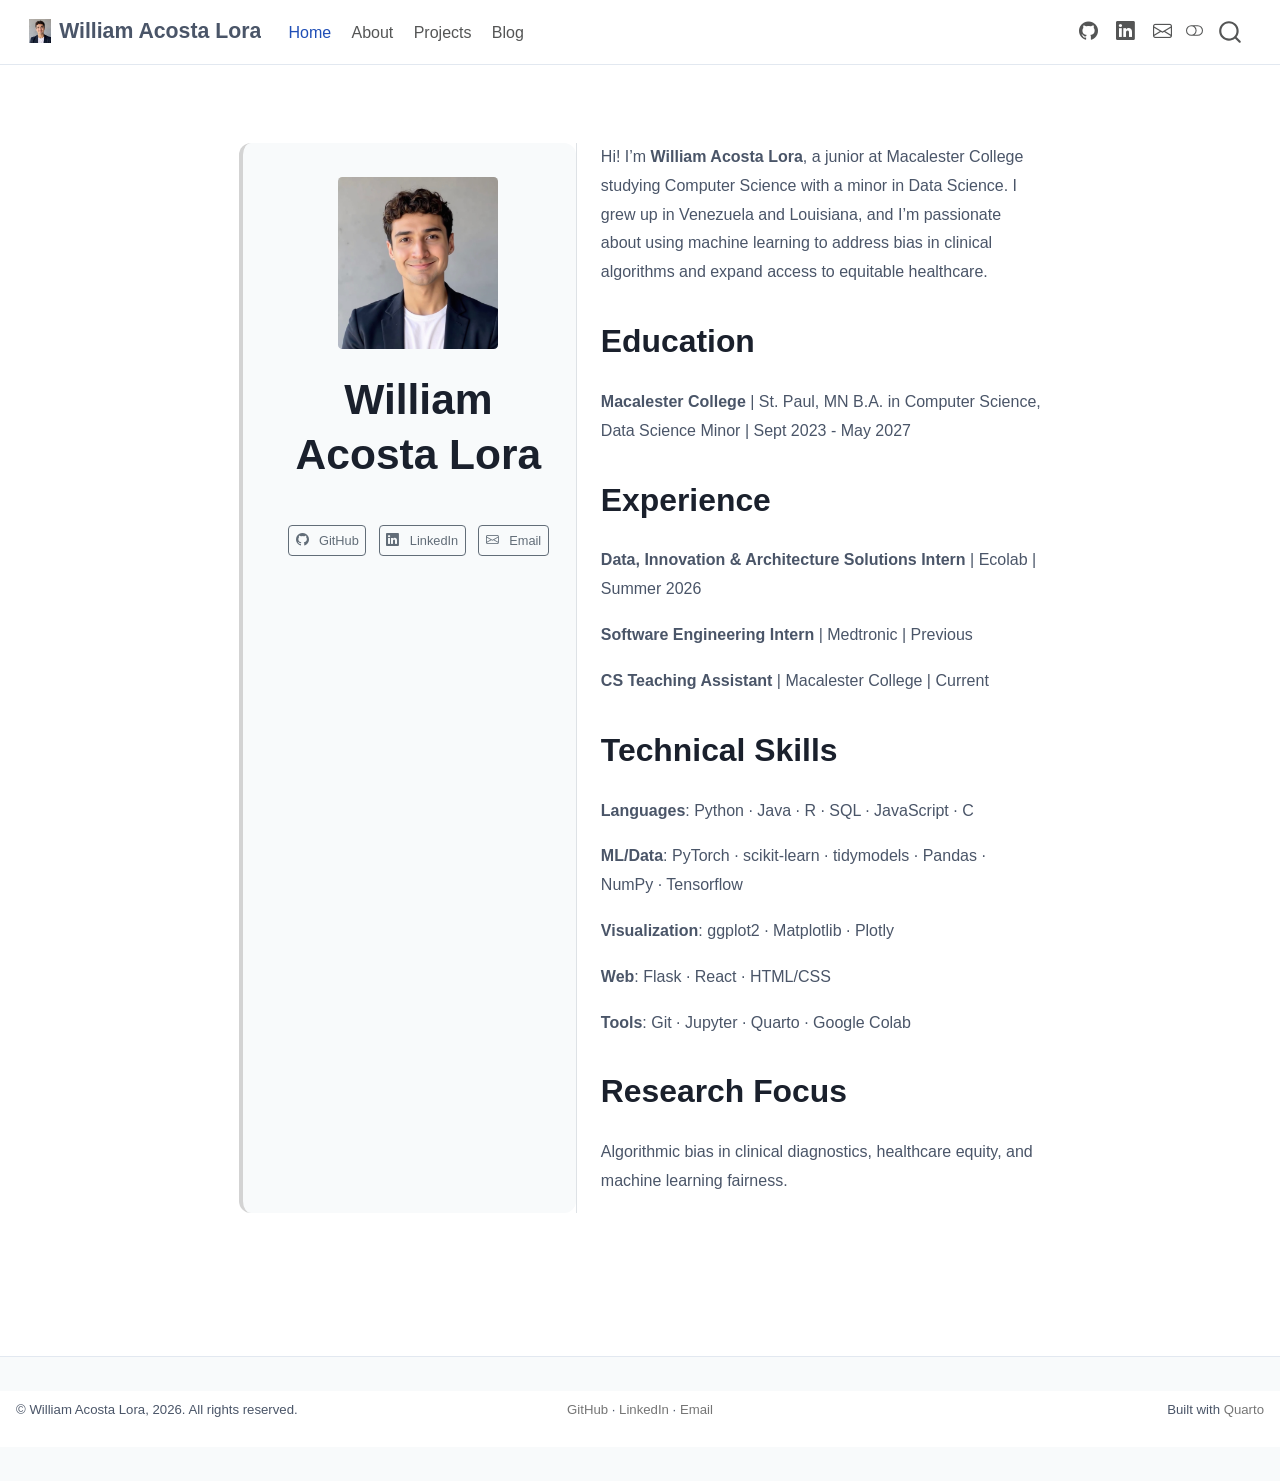
==== commit 90d63715: "Improve portfolio: enhance design, complete projects, and update configuration - Complete healthcare" ====
--- a/docs/index.html
+++ b/docs/index.html
@@ -2,13 +2,16 @@
 <html xmlns="http://www.w3.org/1999/xhtml" lang="en" xml:lang="en"><head>
 
 <meta charset="utf-8">
-<meta name="generator" content="quarto-1.8.25">
+<meta name="generator" content="quarto-1.9.37">
 
 <meta name="viewport" content="width=device-width, initial-scale=1.0, user-scalable=yes">
 
 
 <title>William Acosta Lora – William Acosta Lora | Computer Science &amp; Healthcare Equity</title>
 <style>
+/* Default styles provided by pandoc.
+** See https://pandoc.org/MANUAL.html#variables-for-html for config info.
+*/
 code{white-space: pre-wrap;}
 span.smallcaps{font-variant: small-caps;}
 div.columns{display: flex; gap: min(4vw, 1.5em);}
@@ -32,18 +35,17 @@
 <meta name="quarto:offset" content="./">
 <script src="site_libs/quarto-html/quarto.js" type="module"></script>
 <script src="site_libs/quarto-html/tabsets/tabsets.js" type="module"></script>
-<script src="site_libs/quarto-html/axe/axe-check.js" type="module"></script>
 <script src="site_libs/quarto-html/popper.min.js"></script>
 <script src="site_libs/quarto-html/tippy.umd.min.js"></script>
 <link href="site_libs/quarto-html/tippy.css" rel="stylesheet">
-<link href="site_libs/quarto-html/quarto-syntax-highlighting-7b89279ff1a6dce999919e0e67d4d9ec.css" rel="stylesheet" class="quarto-color-scheme" id="quarto-text-highlighting-styles">
-<link href="site_libs/quarto-html/quarto-syntax-highlighting-dark-707d8167ce6003fca903bfe2be84ab7f.css" rel="stylesheet" class="quarto-color-scheme quarto-color-alternate" id="quarto-text-highlighting-styles">
-<link href="site_libs/quarto-html/quarto-syntax-highlighting-7b89279ff1a6dce999919e0e67d4d9ec.css" rel="stylesheet" class="quarto-color-scheme-extra" id="quarto-text-highlighting-styles">
+<link href="site_libs/quarto-html/quarto-syntax-highlighting-7f8f88aac4f3542376d5c11b86a4c14d.css" rel="stylesheet" class="quarto-color-scheme" id="quarto-text-highlighting-styles">
+<link href="site_libs/quarto-html/quarto-syntax-highlighting-dark-d0ae9245876894da5ac7e18953ecc5cc.css" rel="stylesheet" class="quarto-color-scheme quarto-color-alternate" id="quarto-text-highlighting-styles">
+<link href="site_libs/quarto-html/quarto-syntax-highlighting-7f8f88aac4f3542376d5c11b86a4c14d.css" rel="stylesheet" class="quarto-color-scheme-extra" id="quarto-text-highlighting-styles">
 <script src="site_libs/bootstrap/bootstrap.min.js"></script>
 <link href="site_libs/bootstrap/bootstrap-icons.css" rel="stylesheet">
-<link href="site_libs/bootstrap/bootstrap-a72fdc9c9ff910b065cfbea9b8f3b023.min.css" rel="stylesheet" append-hash="true" class="quarto-color-scheme" id="quarto-bootstrap" data-mode="light">
-<link href="site_libs/bootstrap/bootstrap-dark-6a404875cefd823f8e9de44f4f2e547a.min.css" rel="stylesheet" append-hash="true" class="quarto-color-scheme quarto-color-alternate" id="quarto-bootstrap" data-mode="light">
-<link href="site_libs/bootstrap/bootstrap-a72fdc9c9ff910b065cfbea9b8f3b023.min.css" rel="stylesheet" append-hash="true" class="quarto-color-scheme-extra" id="quarto-bootstrap" data-mode="light">
+<link href="site_libs/bootstrap/bootstrap-b50fcc45842fcdedd5db528f06bb1f8f.min.css" rel="stylesheet" append-hash="true" class="quarto-color-scheme" id="quarto-bootstrap" data-mode="light">
+<link href="site_libs/bootstrap/bootstrap-dark-d4e945a340e6152c7167dc577a656a9c.min.css" rel="stylesheet" append-hash="true" class="quarto-color-scheme quarto-color-alternate" id="quarto-bootstrap" data-mode="light">
+<link href="site_libs/bootstrap/bootstrap-b50fcc45842fcdedd5db528f06bb1f8f.min.css" rel="stylesheet" append-hash="true" class="quarto-color-scheme-extra" id="quarto-bootstrap" data-mode="light">
 <script id="quarto-search-options" type="application/json">{
   "location": "navbar",
   "copy-button": false,
--- a/docs/site_libs/quarto-html/quarto-syntax-highlighting-7f8f88aac4f3542376d5c11b86a4c14d.css
+++ b/docs/site_libs/quarto-html/quarto-syntax-highlighting-7f8f88aac4f3542376d5c11b86a4c14d.css
@@ -0,0 +1,236 @@
+/* quarto syntax highlight colors */
+:root {
+  --quarto-hl-ot-color: #003B4F;
+  --quarto-hl-at-color: #657422;
+  --quarto-hl-ss-color: #20794D;
+  --quarto-hl-an-color: #5E5E5E;
+  --quarto-hl-fu-color: #4758AB;
+  --quarto-hl-st-color: #20794D;
+  --quarto-hl-cf-color: #003B4F;
+  --quarto-hl-op-color: #5E5E5E;
+  --quarto-hl-er-color: #AD0000;
+  --quarto-hl-bn-color: #AD0000;
+  --quarto-hl-al-color: #AD0000;
+  --quarto-hl-va-color: #111111;
+  --quarto-hl-bu-color: inherit;
+  --quarto-hl-ex-color: inherit;
+  --quarto-hl-pp-color: #AD0000;
+  --quarto-hl-in-color: #5E5E5E;
+  --quarto-hl-vs-color: #20794D;
+  --quarto-hl-wa-color: #5E5E5E;
+  --quarto-hl-do-color: #5E5E5E;
+  --quarto-hl-im-color: #00769E;
+  --quarto-hl-ch-color: #20794D;
+  --quarto-hl-dt-color: #AD0000;
+  --quarto-hl-fl-color: #AD0000;
+  --quarto-hl-co-color: #5E5E5E;
+  --quarto-hl-cv-color: #5E5E5E;
+  --quarto-hl-cn-color: #8f5902;
+  --quarto-hl-sc-color: #5E5E5E;
+  --quarto-hl-dv-color: #AD0000;
+  --quarto-hl-kw-color: #003B4F;
+}
+
+/* other quarto variables */
+:root {
+  --quarto-font-monospace: SFMono-Regular, Menlo, Monaco, Consolas, "Liberation Mono", "Courier New", monospace;
+}
+
+/* syntax highlight based on Pandoc's rules */
+pre > code.sourceCode > span {
+  color: #003B4F;
+}
+
+code.sourceCode > span {
+  color: #003B4F;
+}
+
+div.sourceCode,
+div.sourceCode pre.sourceCode {
+  color: #003B4F;
+}
+
+/* Normal */
+code span {
+  color: #003B4F;
+}
+
+/* Alert */
+code span.al {
+  color: #AD0000;
+  font-style: inherit;
+}
+
+/* Annotation */
+code span.an {
+  color: #5E5E5E;
+  font-style: inherit;
+}
+
+/* Attribute */
+code span.at {
+  color: #657422;
+  font-style: inherit;
+}
+
+/* BaseN */
+code span.bn {
+  color: #AD0000;
+  font-style: inherit;
+}
+
+/* BuiltIn */
+code span.bu {
+  font-style: inherit;
+}
+
+/* ControlFlow */
+code span.cf {
+  color: #003B4F;
+  font-weight: bold;
+  font-style: inherit;
+}
+
+/* Char */
+code span.ch {
+  color: #20794D;
+  font-style: inherit;
+}
+
+/* Constant */
+code span.cn {
+  color: #8f5902;
+  font-style: inherit;
+}
+
+/* Comment */
+code span.co {
+  color: #5E5E5E;
+  font-style: inherit;
+}
+
+/* CommentVar */
+code span.cv {
+  color: #5E5E5E;
+  font-style: italic;
+}
+
+/* Documentation */
+code span.do {
+  color: #5E5E5E;
+  font-style: italic;
+}
+
+/* DataType */
+code span.dt {
+  color: #AD0000;
+  font-style: inherit;
+}
+
+/* DecVal */
+code span.dv {
+  color: #AD0000;
+  font-style: inherit;
+}
+
+/* Error */
+code span.er {
+  color: #AD0000;
+  font-style: inherit;
+}
+
+/* Extension */
+code span.ex {
+  font-style: inherit;
+}
+
+/* Float */
+code span.fl {
+  color: #AD0000;
+  font-style: inherit;
+}
+
+/* Function */
+code span.fu {
+  color: #4758AB;
+  font-style: inherit;
+}
+
+/* Import */
+code span.im {
+  color: #00769E;
+  font-style: inherit;
+}
+
+/* Information */
+code span.in {
+  color: #5E5E5E;
+  font-style: inherit;
+}
+
+/* Keyword */
+code span.kw {
+  color: #003B4F;
+  font-weight: bold;
+  font-style: inherit;
+}
+
+/* Operator */
+code span.op {
+  color: #5E5E5E;
+  font-style: inherit;
+}
+
+/* Other */
+code span.ot {
+  color: #003B4F;
+  font-style: inherit;
+}
+
+/* Preprocessor */
+code span.pp {
+  color: #AD0000;
+  font-style: inherit;
+}
+
+/* SpecialChar */
+code span.sc {
+  color: #5E5E5E;
+  font-style: inherit;
+}
+
+/* SpecialString */
+code span.ss {
+  color: #20794D;
+  font-style: inherit;
+}
+
+/* String */
+code span.st {
+  color: #20794D;
+  font-style: inherit;
+}
+
+/* Variable */
+code span.va {
+  color: #111111;
+  font-style: inherit;
+}
+
+/* VerbatimString */
+code span.vs {
+  color: #20794D;
+  font-style: inherit;
+}
+
+/* Warning */
+code span.wa {
+  color: #5E5E5E;
+  font-style: italic;
+}
+
+.prevent-inlining {
+  content: "</";
+}
+
+/*# sourceMappingURL=789ad8cd35626ba772517505b42a116e.css.map */
--- a/docs/site_libs/quarto-html/quarto-syntax-highlighting-dark-d0ae9245876894da5ac7e18953ecc5cc.css
+++ b/docs/site_libs/quarto-html/quarto-syntax-highlighting-dark-d0ae9245876894da5ac7e18953ecc5cc.css
@@ -0,0 +1,219 @@
+/* quarto syntax highlight colors */
+:root {
+  --quarto-hl-al-color: #f07178;
+  --quarto-hl-an-color: #d4d0ab;
+  --quarto-hl-at-color: #00e0e0;
+  --quarto-hl-bn-color: #d4d0ab;
+  --quarto-hl-bu-color: #abe338;
+  --quarto-hl-ch-color: #abe338;
+  --quarto-hl-co-color: #f8f8f2;
+  --quarto-hl-cv-color: #ffd700;
+  --quarto-hl-cn-color: #ffd700;
+  --quarto-hl-cf-color: #ffa07a;
+  --quarto-hl-dt-color: #ffa07a;
+  --quarto-hl-dv-color: #d4d0ab;
+  --quarto-hl-do-color: #f8f8f2;
+  --quarto-hl-er-color: #f07178;
+  --quarto-hl-ex-color: #00e0e0;
+  --quarto-hl-fl-color: #d4d0ab;
+  --quarto-hl-fu-color: #ffa07a;
+  --quarto-hl-im-color: #abe338;
+  --quarto-hl-in-color: #d4d0ab;
+  --quarto-hl-kw-color: #ffa07a;
+  --quarto-hl-op-color: #ffa07a;
+  --quarto-hl-ot-color: #00e0e0;
+  --quarto-hl-pp-color: #dcc6e0;
+  --quarto-hl-re-color: #00e0e0;
+  --quarto-hl-sc-color: #abe338;
+  --quarto-hl-ss-color: #abe338;
+  --quarto-hl-st-color: #abe338;
+  --quarto-hl-va-color: #00e0e0;
+  --quarto-hl-vs-color: #abe338;
+  --quarto-hl-wa-color: #dcc6e0;
+}
+
+/* other quarto variables */
+:root {
+  --quarto-font-monospace: SFMono-Regular, Menlo, Monaco, Consolas, "Liberation Mono", "Courier New", monospace;
+}
+
+/* syntax highlight based on Pandoc's rules */
+pre > code.sourceCode > span {
+  color: #f8f8f2;
+}
+
+code.sourceCode > span {
+  color: #f8f8f2;
+}
+
+div.sourceCode,
+div.sourceCode pre.sourceCode {
+  color: #f8f8f2;
+}
+
+/* Normal */
+code span {
+  color: #f8f8f2;
+}
+
+/* Alert */
+code span.al {
+  color: #f07178;
+}
+
+/* Annotation */
+code span.an {
+  color: #d4d0ab;
+}
+
+/* Attribute */
+code span.at {
+  color: #00e0e0;
+}
+
+/* BaseN */
+code span.bn {
+  color: #d4d0ab;
+}
+
+/* BuiltIn */
+code span.bu {
+  color: #abe338;
+}
+
+/* ControlFlow */
+code span.cf {
+  font-weight: bold;
+  color: #ffa07a;
+}
+
+/* Char */
+code span.ch {
+  color: #abe338;
+}
+
+/* Constant */
+code span.cn {
+  color: #ffd700;
+}
+
+/* Comment */
+code span.co {
+  font-style: italic;
+  color: #f8f8f2;
+}
+
+/* CommentVar */
+code span.cv {
+  color: #ffd700;
+}
+
+/* Documentation */
+code span.do {
+  color: #f8f8f2;
+}
+
+/* DataType */
+code span.dt {
+  color: #ffa07a;
+}
+
+/* DecVal */
+code span.dv {
+  color: #d4d0ab;
+}
+
+/* Error */
+code span.er {
+  color: #f07178;
+  text-decoration: underline;
+}
+
+/* Extension */
+code span.ex {
+  font-weight: bold;
+  color: #00e0e0;
+}
+
+/* Float */
+code span.fl {
+  color: #d4d0ab;
+}
+
+/* Function */
+code span.fu {
+  color: #ffa07a;
+}
+
+/* Import */
+code span.im {
+  color: #abe338;
+}
+
+/* Information */
+code span.in {
+  color: #d4d0ab;
+}
+
+/* Keyword */
+code span.kw {
+  font-weight: bold;
+  color: #ffa07a;
+}
+
+/* Operator */
+code span.op {
+  color: #ffa07a;
+}
+
+/* Other */
+code span.ot {
+  color: #00e0e0;
+}
+
+/* Preprocessor */
+code span.pp {
+  color: #dcc6e0;
+}
+
+/* RegionMarker */
+code span.re {
+  background-color: #f8f8f2;
+  color: #00e0e0;
+}
+
+/* SpecialChar */
+code span.sc {
+  color: #abe338;
+}
+
+/* SpecialString */
+code span.ss {
+  color: #abe338;
+}
+
+/* String */
+code span.st {
+  color: #abe338;
+}
+
+/* Variable */
+code span.va {
+  color: #00e0e0;
+}
+
+/* VerbatimString */
+code span.vs {
+  color: #abe338;
+}
+
+/* Warning */
+code span.wa {
+  color: #dcc6e0;
+}
+
+.prevent-inlining {
+  content: "</";
+}
+
+/*# sourceMappingURL=e2dac9153eaf3c552d5043f9565d03d7.css.map */
--- a/docs/site_libs/quarto-html/quarto-syntax-highlighting-7f8f88aac4f3542376d5c11b86a4c14d.css
+++ b/docs/site_libs/quarto-html/quarto-syntax-highlighting-7f8f88aac4f3542376d5c11b86a4c14d.css
@@ -0,0 +1,236 @@
+/* quarto syntax highlight colors */
+:root {
+  --quarto-hl-ot-color: #003B4F;
+  --quarto-hl-at-color: #657422;
+  --quarto-hl-ss-color: #20794D;
+  --quarto-hl-an-color: #5E5E5E;
+  --quarto-hl-fu-color: #4758AB;
+  --quarto-hl-st-color: #20794D;
+  --quarto-hl-cf-color: #003B4F;
+  --quarto-hl-op-color: #5E5E5E;
+  --quarto-hl-er-color: #AD0000;
+  --quarto-hl-bn-color: #AD0000;
+  --quarto-hl-al-color: #AD0000;
+  --quarto-hl-va-color: #111111;
+  --quarto-hl-bu-color: inherit;
+  --quarto-hl-ex-color: inherit;
+  --quarto-hl-pp-color: #AD0000;
+  --quarto-hl-in-color: #5E5E5E;
+  --quarto-hl-vs-color: #20794D;
+  --quarto-hl-wa-color: #5E5E5E;
+  --quarto-hl-do-color: #5E5E5E;
+  --quarto-hl-im-color: #00769E;
+  --quarto-hl-ch-color: #20794D;
+  --quarto-hl-dt-color: #AD0000;
+  --quarto-hl-fl-color: #AD0000;
+  --quarto-hl-co-color: #5E5E5E;
+  --quarto-hl-cv-color: #5E5E5E;
+  --quarto-hl-cn-color: #8f5902;
+  --quarto-hl-sc-color: #5E5E5E;
+  --quarto-hl-dv-color: #AD0000;
+  --quarto-hl-kw-color: #003B4F;
+}
+
+/* other quarto variables */
+:root {
+  --quarto-font-monospace: SFMono-Regular, Menlo, Monaco, Consolas, "Liberation Mono", "Courier New", monospace;
+}
+
+/* syntax highlight based on Pandoc's rules */
+pre > code.sourceCode > span {
+  color: #003B4F;
+}
+
+code.sourceCode > span {
+  color: #003B4F;
+}
+
+div.sourceCode,
+div.sourceCode pre.sourceCode {
+  color: #003B4F;
+}
+
+/* Normal */
+code span {
+  color: #003B4F;
+}
+
+/* Alert */
+code span.al {
+  color: #AD0000;
+  font-style: inherit;
+}
+
+/* Annotation */
+code span.an {
+  color: #5E5E5E;
+  font-style: inherit;
+}
+
+/* Attribute */
+code span.at {
+  color: #657422;
+  font-style: inherit;
+}
+
+/* BaseN */
+code span.bn {
+  color: #AD0000;
+  font-style: inherit;
+}
+
+/* BuiltIn */
+code span.bu {
+  font-style: inherit;
+}
+
+/* ControlFlow */
+code span.cf {
+  color: #003B4F;
+  font-weight: bold;
+  font-style: inherit;
+}
+
+/* Char */
+code span.ch {
+  color: #20794D;
+  font-style: inherit;
+}
+
+/* Constant */
+code span.cn {
+  color: #8f5902;
+  font-style: inherit;
+}
+
+/* Comment */
+code span.co {
+  color: #5E5E5E;
+  font-style: inherit;
+}
+
+/* CommentVar */
+code span.cv {
+  color: #5E5E5E;
+  font-style: italic;
+}
+
+/* Documentation */
+code span.do {
+  color: #5E5E5E;
+  font-style: italic;
+}
+
+/* DataType */
+code span.dt {
+  color: #AD0000;
+  font-style: inherit;
+}
+
+/* DecVal */
+code span.dv {
+  color: #AD0000;
+  font-style: inherit;
+}
+
+/* Error */
+code span.er {
+  color: #AD0000;
+  font-style: inherit;
+}
+
+/* Extension */
+code span.ex {
+  font-style: inherit;
+}
+
+/* Float */
+code span.fl {
+  color: #AD0000;
+  font-style: inherit;
+}
+
+/* Function */
+code span.fu {
+  color: #4758AB;
+  font-style: inherit;
+}
+
+/* Import */
+code span.im {
+  color: #00769E;
+  font-style: inherit;
+}
+
+/* Information */
+code span.in {
+  color: #5E5E5E;
+  font-style: inherit;
+}
+
+/* Keyword */
+code span.kw {
+  color: #003B4F;
+  font-weight: bold;
+  font-style: inherit;
+}
+
+/* Operator */
+code span.op {
+  color: #5E5E5E;
+  font-style: inherit;
+}
+
+/* Other */
+code span.ot {
+  color: #003B4F;
+  font-style: inherit;
+}
+
+/* Preprocessor */
+code span.pp {
+  color: #AD0000;
+  font-style: inherit;
+}
+
+/* SpecialChar */
+code span.sc {
+  color: #5E5E5E;
+  font-style: inherit;
+}
+
+/* SpecialString */
+code span.ss {
+  color: #20794D;
+  font-style: inherit;
+}
+
+/* String */
+code span.st {
+  color: #20794D;
+  font-style: inherit;
+}
+
+/* Variable */
+code span.va {
+  color: #111111;
+  font-style: inherit;
+}
+
+/* VerbatimString */
+code span.vs {
+  color: #20794D;
+  font-style: inherit;
+}
+
+/* Warning */
+code span.wa {
+  color: #5E5E5E;
+  font-style: italic;
+}
+
+.prevent-inlining {
+  content: "</";
+}
+
+/*# sourceMappingURL=789ad8cd35626ba772517505b42a116e.css.map */
